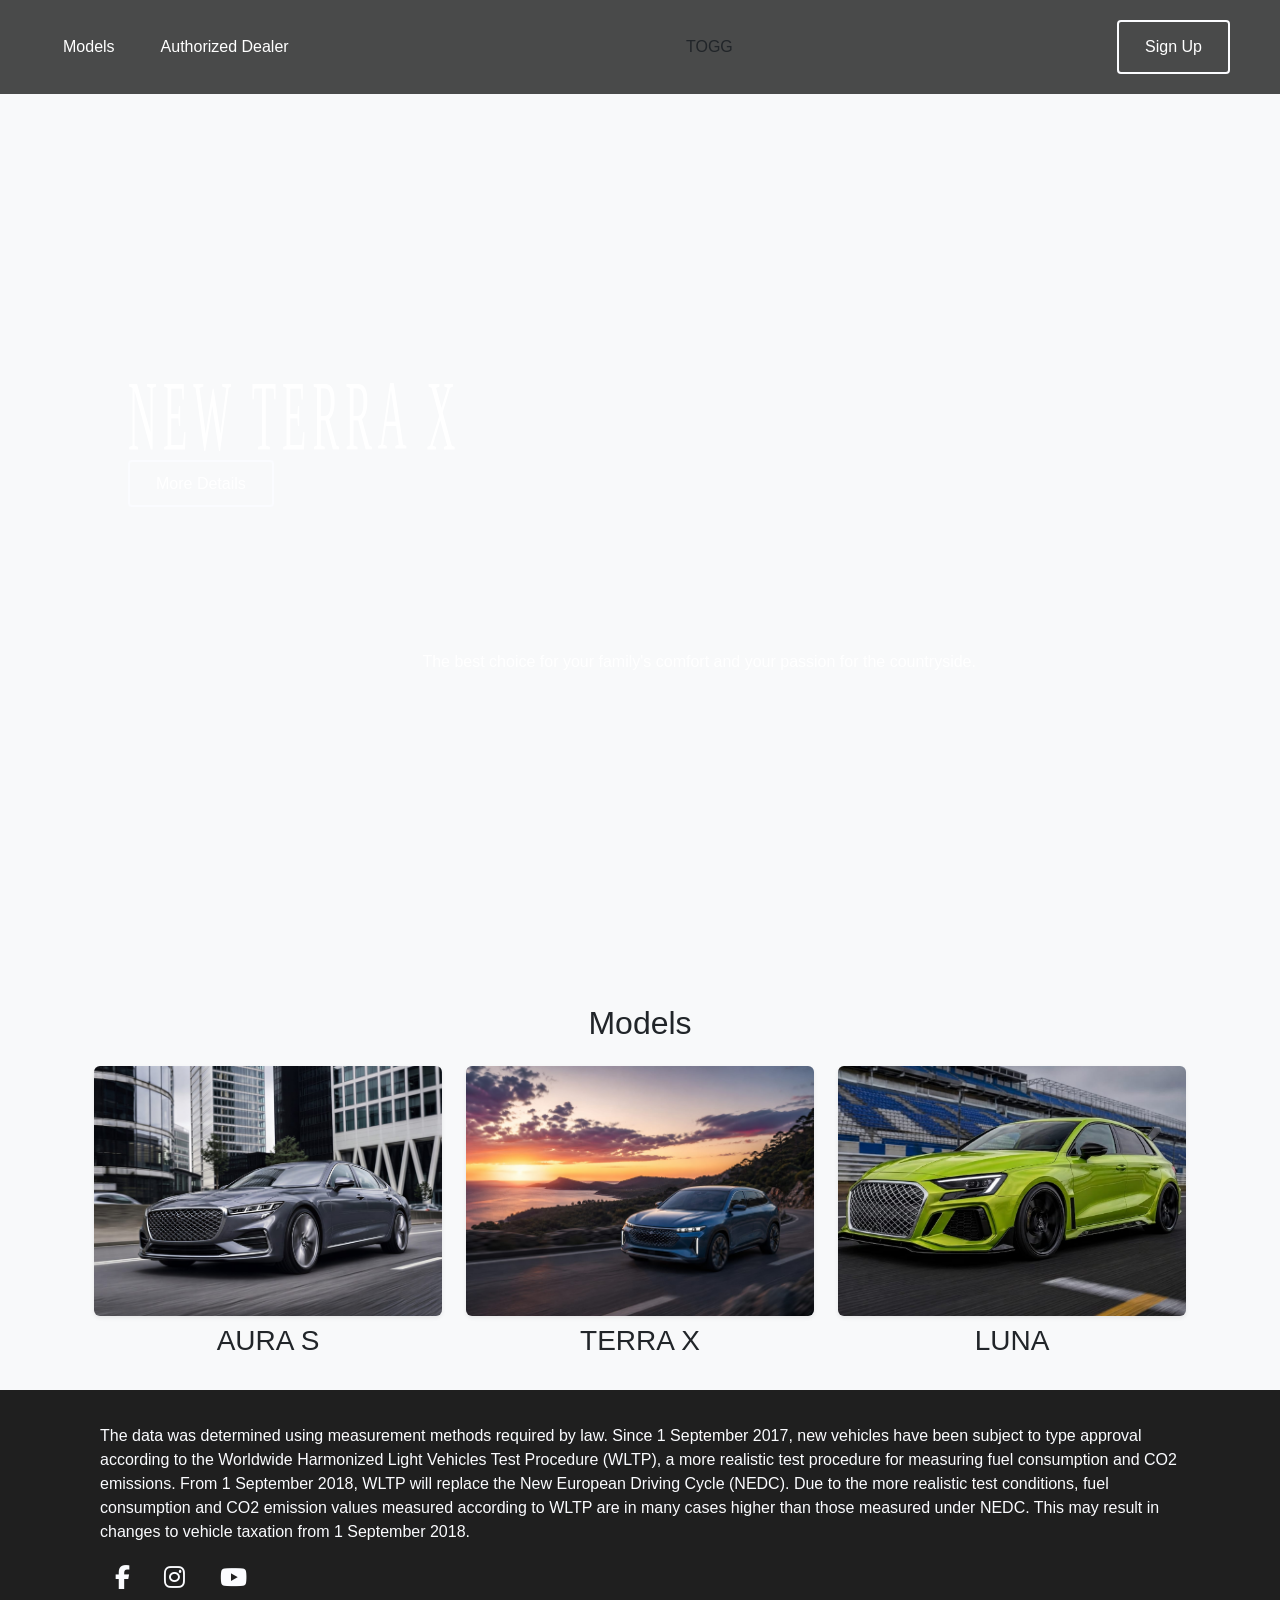
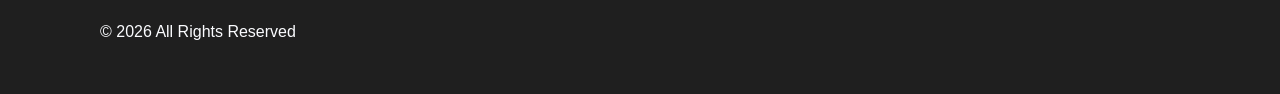
==== index.html @ f1c088f6 "Erdem Editledi" ====
<!DOCTYPE html>
<html>

<head>
    <meta charset="UTF-8">

    <link href="https://cdn.jsdelivr.net/npm/bootstrap@5.3.3/dist/css/bootstrap.min.css" rel="stylesheet">
    <link rel="stylesheet" href="https://cdnjs.cloudflare.com/ajax/libs/font-awesome/6.5.1/css/all.min.css">

    <link rel="stylesheet" href="style.css">
    <title>erdemin araba</title>

    <style>
        body {
            background-color: #F8F9FA;
        }
    </style>

</head>

<body>

    <div class="menu">
        <div class="side-menu">
            <a href="#models-area" class="btn btn-link text-white text-decoration-none"> Models </a>
            <a href="#" class="btn btn-link text-white text-decoration-none"> Authorized Dealer </a>
        </div>
        <div class="logo">TOGG</div>
        <div class="side-menu" id="user-area">
            <a href="sign_in.html" class="button"> Sign Up </a>
        </div>
    </div>
    <div id="successMessage" class="container text-center mt-2"></div>

    <header class="hero-section">
        <div class="content-box">
            <h1>New Terra X </h1>
            <br><br>
            <a class="button" href="car2.html">More Details</a>
        </div>
        <p class="info-box">The best choice for your family's comfort and your passion for the countryside.</p>

    </header>


    <div id="models-area" class="container mt-5">
        <br><br>
        <h2 class="text-center mb-4">Models</h2>

        <div class="container text-center">
            <div class="row">

                <div class="col-md-4">
                    <a href="car1.html">
                        <img src="auras.jpeg" alt="Car 1" class="img-fluid rounded shadow-sm araba-resim">
                    </a>
                    <div>
                        <h3 class="mt-2">AURA S</h3>
                    </div>
                </div>

                <div class="col-md-4">
                    <a href="car2.html">
                        <img src="terrax.jpeg" alt="Car 2" class="img-fluid rounded shadow-sm araba-resim">
                    </a>
                    <div>
                        <h3 class="mt-2">TERRA X</h3>
                    </div>
                </div>

                <div class="col-md-4">
                    <a href="car3.html">
                        <img src="luna.jpeg" alt="Car 3" class="img-fluid rounded shadow-sm araba-resim">
                    </a>
                    <div>
                        <h3 class="mt-2">LUNA</h3>
                    </div>
                </div>

            </div>
        </div>
    </div>



    <br>

    <div class="bottom-menu">
        <br>
        <p style="color: #fbfcff;">The data was determined using measurement methods required by law. Since 1
            September
            2017, new vehicles have been subject to type approval according to the Worldwide Harmonized Light
            Vehicles
            Test Procedure (WLTP), a more realistic test procedure for measuring fuel consumption and CO2 emissions.
            From 1 September 2018, WLTP will replace the New European Driving Cycle (NEDC). Due to the more
            realistic
            test conditions, fuel consumption and CO2 emission values ​​measured according to WLTP are in many cases
            higher than those measured under NEDC. This may result in changes to vehicle taxation from 1 September
            2018.
        </p>
        <div class="social-icons mb-4">
            <a href="https://facebook.com" class="social-link"><i class="fa-brands fa-facebook-f"></i></a>
            <a href="https://instagram.com" class="social-link"><i class="fa-brands fa-instagram"></i></a>
            <a href="https://youtube.com" class="social-link"><i class="fa-brands fa-youtube"></i></a>
        </div>
        <p style="color: #fbfcff;">© 2026 All Rights Reserved</p>
        <br>

    </div>

    <script>
        window.onload = function () {
            const kayitliIsim = localStorage.getItem("storedUserName");
            const userArea = document.getElementById("user-area");

            if (kayitliIsim && userArea) {
                // İsim ve Yanına Çıkış İkonu Ekleme
                userArea.innerHTML = `
            <div class="d-flex align-items-center">
                <span style="color: white; font-weight: bold; margin-right: 15px;">
                    Hoş geldin, ${kayitliIsim}
                </span>
                <a href="javascript:void(0)" onclick="cikisYap()" title="Çıkış Yap" style="color: white; font-size: 1.2rem;">
                    <i class="fa-solid fa-right-from-bracket"></i>
                </a>
            </div>
        `;
            }
        };

        // Çıkış Yapma Fonksiyonu
        function cikisYap() {
            // 1. Tarayıcı hafızasındaki ismi sil
            localStorage.removeItem("storedUserName");

            // 2. Sayfayı yenile (Böylece "Sign Up" butonu geri gelir)
            window.location.reload();
        };

    </script>
</body>

</html>
---- style.css ----
html {
    scroll-behavior: smooth;
}

body{
        font-family: Arial, Helvetica, sans-serif;
}
h1{
    font-family:Garamond, Georgia,serif;
    font-weight:500;
    text-transform: uppercase;
    letter-spacing: 6px;
    transform: scaleY(2.5);
    display: inline-block;
}


.hero-section {
    background-image: url('images.jpg'); 
    height: 100vh;
    background-size: cover; 
    background-position: center;
    background-repeat: no-repeat;
    display: flex;
    flex-direction: column;
    align-items: flex-start;
}

.content-box {
    padding-left: 10%; 
    padding-top: 30%;
    text-align: left;
    color:white;

}

.info-box {
    padding-left:33%;
    padding-top: 12%;
    text-align: left;
    color:white;

}

.button{
    padding: 13px 26px;
    gap: 8px;
    color: #fff !important;
    border: 2px solid #fbfcff;
    border-radius: 4px;
    font:400 1rem / calc(2.125ex + 6px) "Arial Narrow", Arial, sans-serif;
    background-color: rgba(0, 0, 0, 0);
    text-decoration: none;
}

.menu {
    position: absolute; 
    top: 0;
    left: 0;
    width: 100%;

    
    display: flex;
    justify-content: space-between;
    align-items: center;
    padding: 20px 50px;
    background-color: rgba(31, 31, 31, 0.8); 
}
.side-menu {
    display: flex;
    flex-direction: row;
    gap: 20px; 
}
.araba-resim {
    transition: transform 0.3s;
    cursor: pointer;
    width: 100%; 
    height: 250px; 
    object-fit: cover; 
}

.araba-resim:hover {
    transform: scale(1.05); 
    border: 2px solid #000000; 
}

.bottom-menu{
    position:relative; 
    bottom: 0;
    left: 0;
    width: 100%;

    justify-content: space-between;
    align-items: center;
    padding: 10px 100px;
    background-color: rgba(31, 31, 31); 
}
.social-link {
    color: #fbfcff; 
    font-size: 24px; 
    margin: 0 15px; 
    transition: 0.3s; 
    text-decoration: none;
}

.social-link:hover {
    color: #888; 
    transform: translateY(-3px); 
    display: inline-block;
}
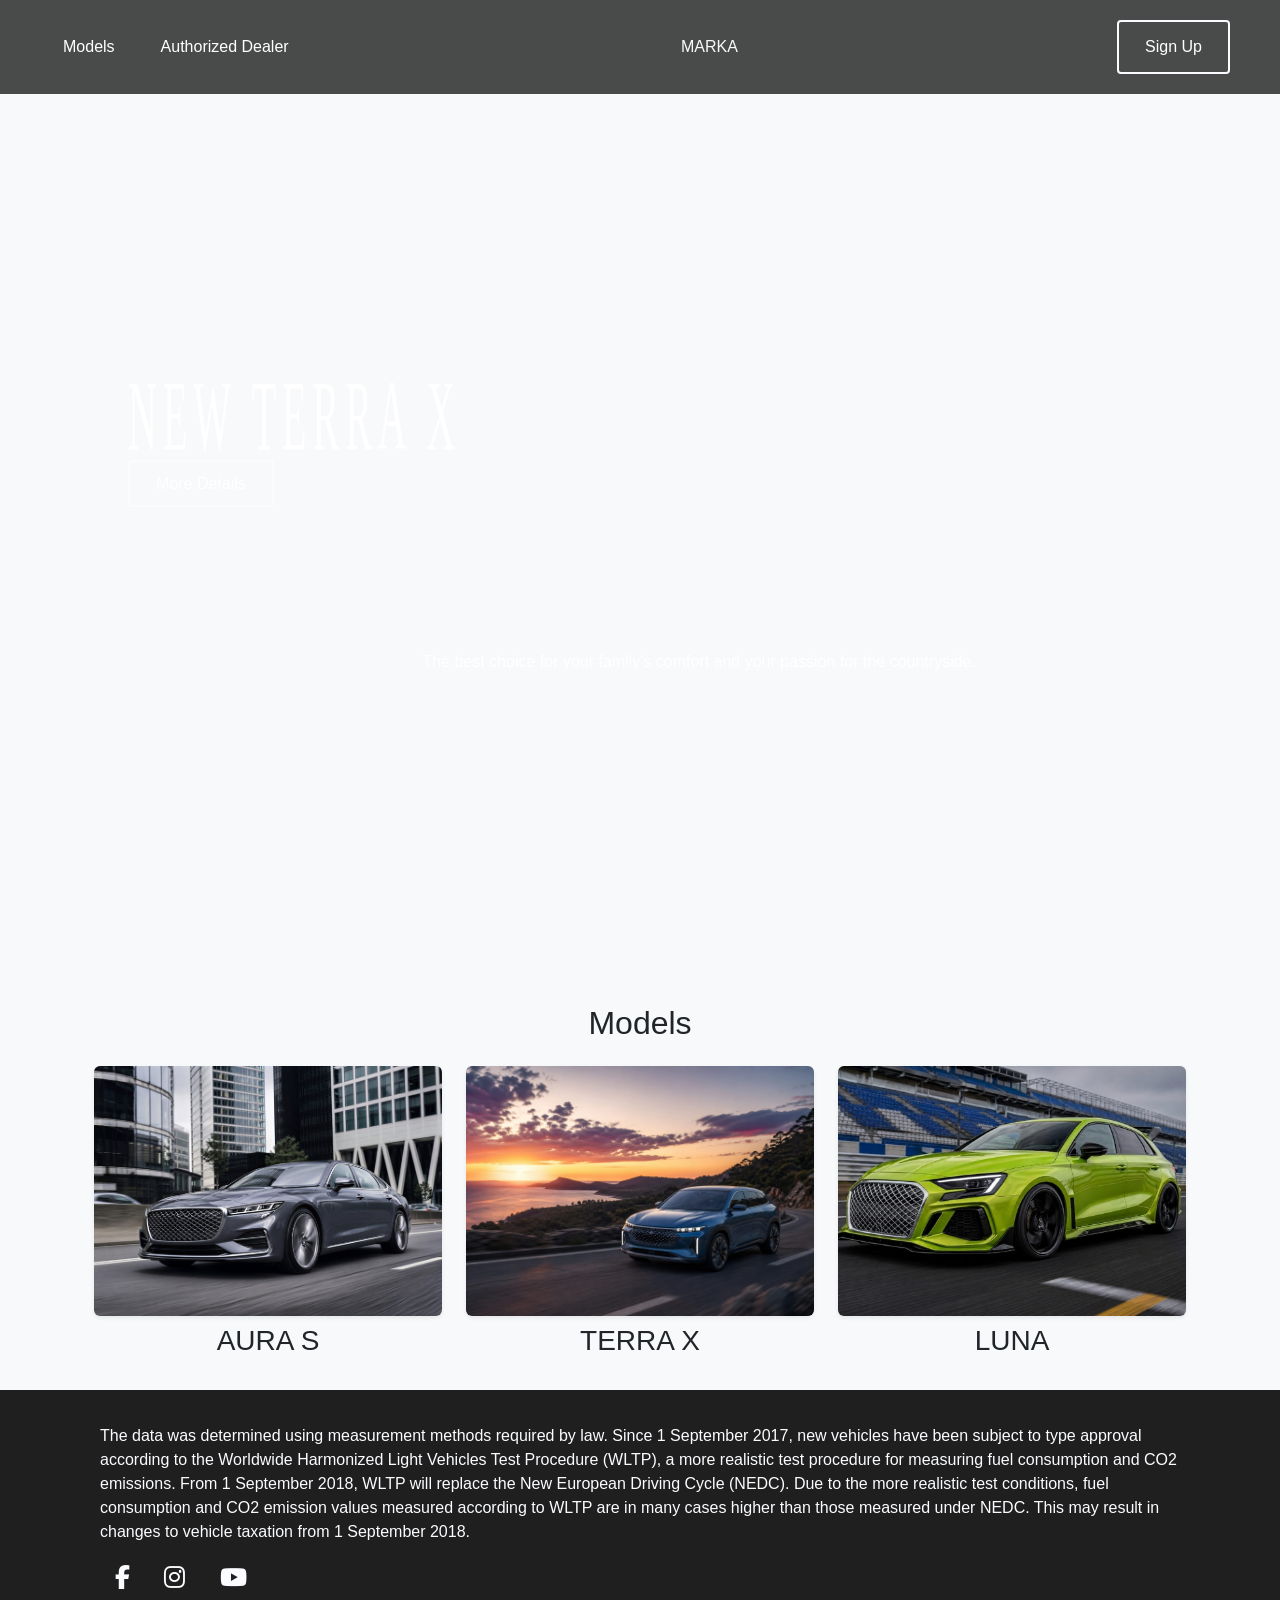
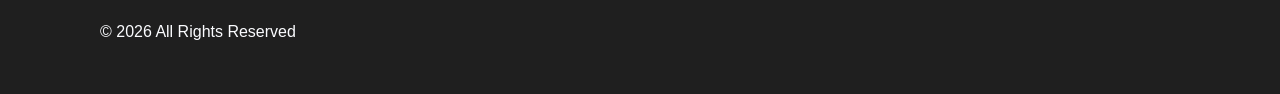
==== commit 579089a8: "last ver" ====
--- a/index.html
+++ b/index.html
@@ -8,7 +8,7 @@
     <link rel="stylesheet" href="https://cdnjs.cloudflare.com/ajax/libs/font-awesome/6.5.1/css/all.min.css">
 
     <link rel="stylesheet" href="style.css">
-    <title>erdemin araba</title>
+    <title>Car Brend</title>
 
     <style>
         body {
@@ -17,7 +17,7 @@
     </style>
 
 </head>
-
+<!--======================================================================================================================================-->
 <body>
 
     <div class="menu">
@@ -25,12 +25,13 @@
             <a href="#models-area" class="btn btn-link text-white text-decoration-none"> Models </a>
             <a href="#" class="btn btn-link text-white text-decoration-none"> Authorized Dealer </a>
         </div>
-        <div class="logo">TOGG</div>
+        <div style="color: #F8F9FA;">MARKA</div>
         <div class="side-menu" id="user-area">
             <a href="sign_in.html" class="button"> Sign Up </a>
         </div>
     </div>
     <div id="successMessage" class="container text-center mt-2"></div>
+<!--======================================================================================================================================-->
 
     <header class="hero-section">
         <div class="content-box">
@@ -42,7 +43,7 @@
 
     </header>
 
-
+<!--======================================================================================================================================-->
     <div id="models-area" class="container mt-5">
         <br><br>
         <h2 class="text-center mb-4">Models</h2>
@@ -81,7 +82,7 @@
         </div>
     </div>
 
-
+<!--======================================================================================================================================-->
 
     <br>
 
@@ -108,19 +109,21 @@
 
     </div>
 
+<!--======================================================================================================================================-->
+
     <script>
         window.onload = function () {
             const kayitliIsim = localStorage.getItem("storedUserName");
             const userArea = document.getElementById("user-area");
 
             if (kayitliIsim && userArea) {
-                // İsim ve Yanına Çıkış İkonu Ekleme
+                
                 userArea.innerHTML = `
             <div class="d-flex align-items-center">
                 <span style="color: white; font-weight: bold; margin-right: 15px;">
-                    Hoş geldin, ${kayitliIsim}
+                    Welcome, ${kayitliIsim}
                 </span>
-                <a href="javascript:void(0)" onclick="cikisYap()" title="Çıkış Yap" style="color: white; font-size: 1.2rem;">
+                <a href="javascript:void(0)" onclick="cikisYap()" title="Sign Out" style="color: white; font-size: 1.2rem;">
                     <i class="fa-solid fa-right-from-bracket"></i>
                 </a>
             </div>
@@ -128,12 +131,11 @@
             }
         };
 
-        // Çıkış Yapma Fonksiyonu
+        
         function cikisYap() {
-            // 1. Tarayıcı hafızasındaki ismi sil
+            
             localStorage.removeItem("storedUserName");
 
-            // 2. Sayfayı yenile (Böylece "Sign Up" butonu geri gelir)
             window.location.reload();
         };
 
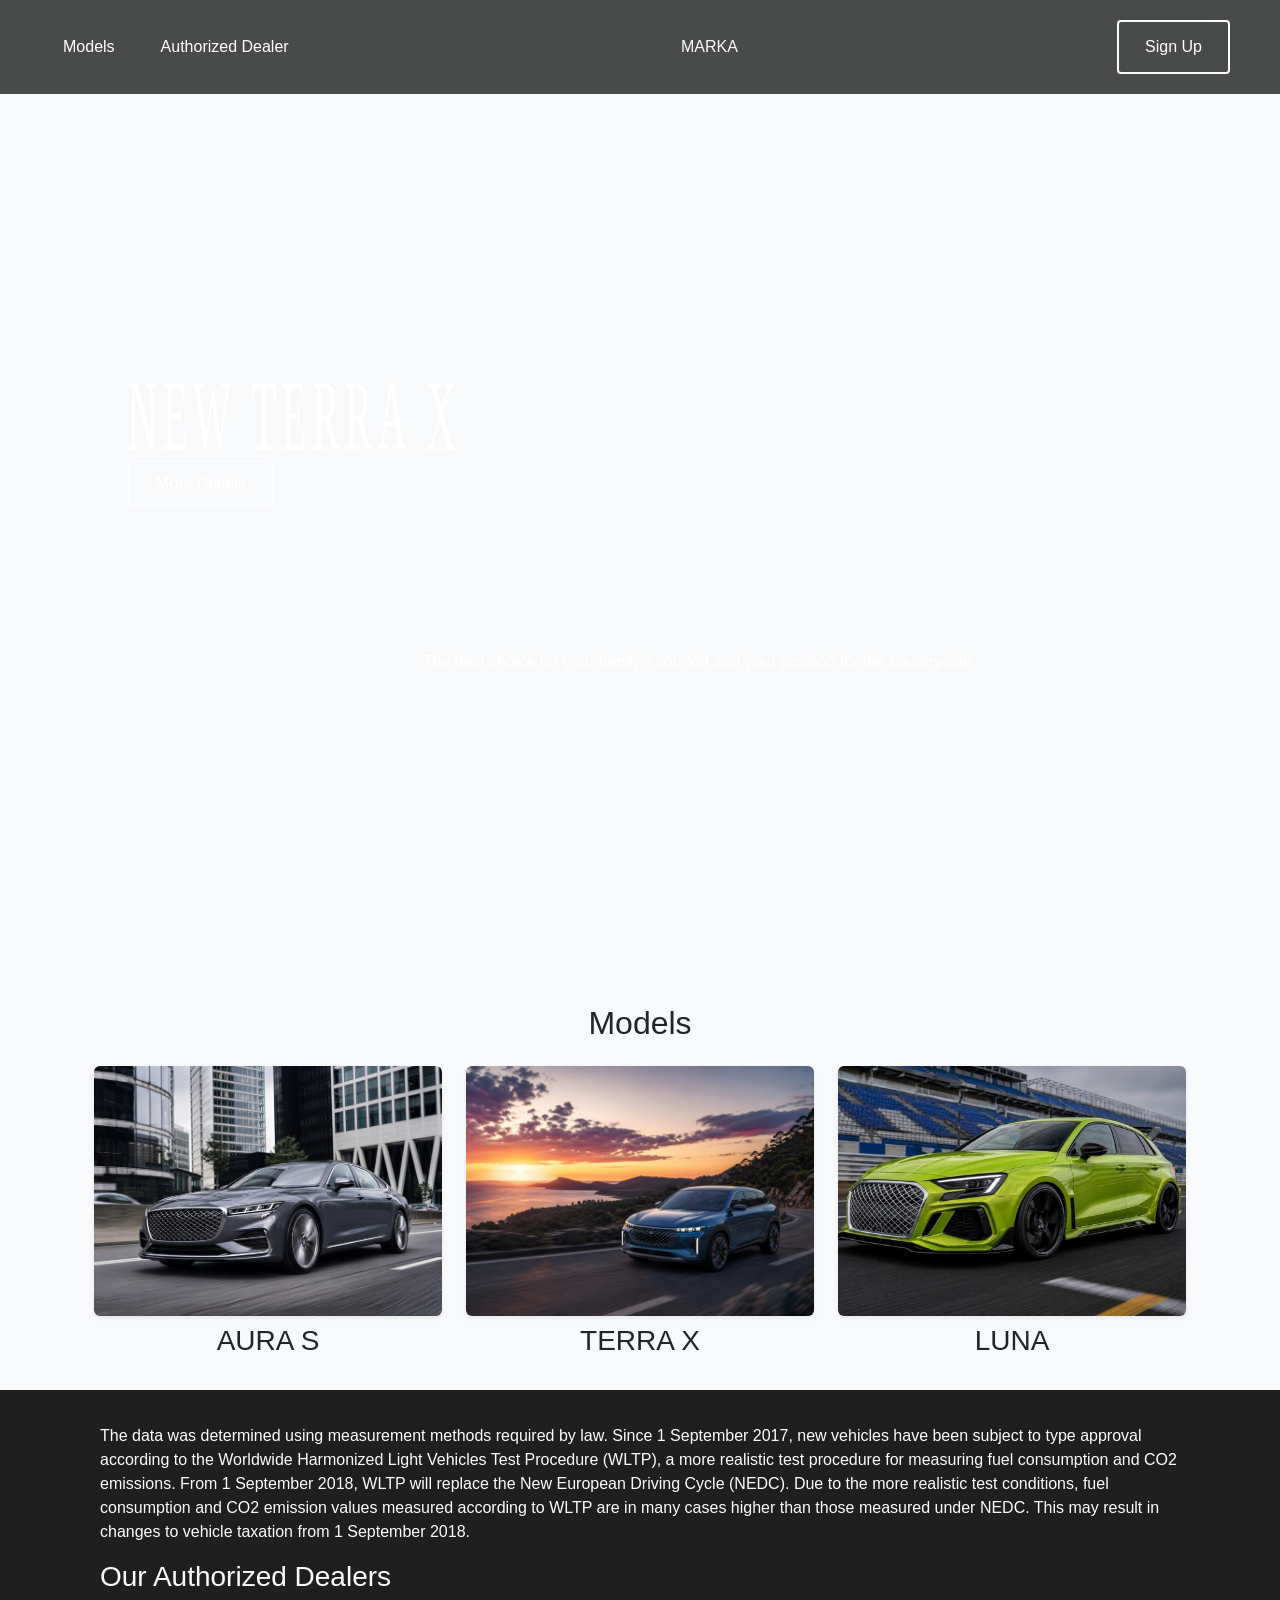
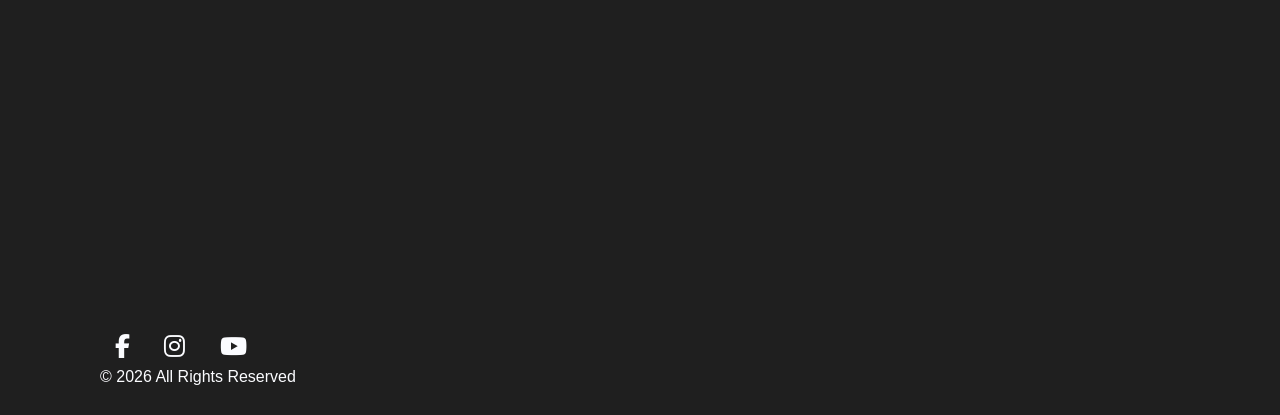
==== commit cf603ae3: "authorized dealers" ====
--- a/index.html
+++ b/index.html
@@ -23,7 +23,7 @@
     <div class="menu">
         <div class="side-menu">
             <a href="#models-area" class="btn btn-link text-white text-decoration-none"> Models </a>
-            <a href="#" class="btn btn-link text-white text-decoration-none"> Authorized Dealer </a>
+            <a href="#Authorized Dealers" class="btn btn-link text-white text-decoration-none"> Authorized Dealer </a>
         </div>
         <div style="color: #F8F9FA;">MARKA</div>
         <div class="side-menu" id="user-area">
@@ -99,13 +99,16 @@
             higher than those measured under NEDC. This may result in changes to vehicle taxation from 1 September
             2018.
         </p>
-        <div class="social-icons mb-4">
+        <h3 style="color:#fbfcff ;"> Our Authorized Dealers</h3>
+        <div class="map" id="Authorized Dealers">
+            <iframe src="https://www.google.com/maps/d/u/0/embed?mid=1XNYemNXRPpX1xDsGd1_efZrFE0M4T5k&ehbc=2E312F" width="800" height="300"></iframe>
+        </div>
             <a href="https://facebook.com" class="social-link"><i class="fa-brands fa-facebook-f"></i></a>
             <a href="https://instagram.com" class="social-link"><i class="fa-brands fa-instagram"></i></a>
             <a href="https://youtube.com" class="social-link"><i class="fa-brands fa-youtube"></i></a>
+            <p style="color: #fbfcff;">© 2026 All Rights Reserved</p>
         </div>
-        <p style="color: #fbfcff;">© 2026 All Rights Reserved</p>
-        <br>
+        
 
     </div>
 
--- a/style.css
+++ b/style.css
@@ -95,6 +95,10 @@
     padding: 10px 100px;
     background-color: rgba(31, 31, 31); 
 }
+
+.map{
+    margin-bottom: 20px;
+}
 .social-link {
     color: #fbfcff; 
     font-size: 24px; 
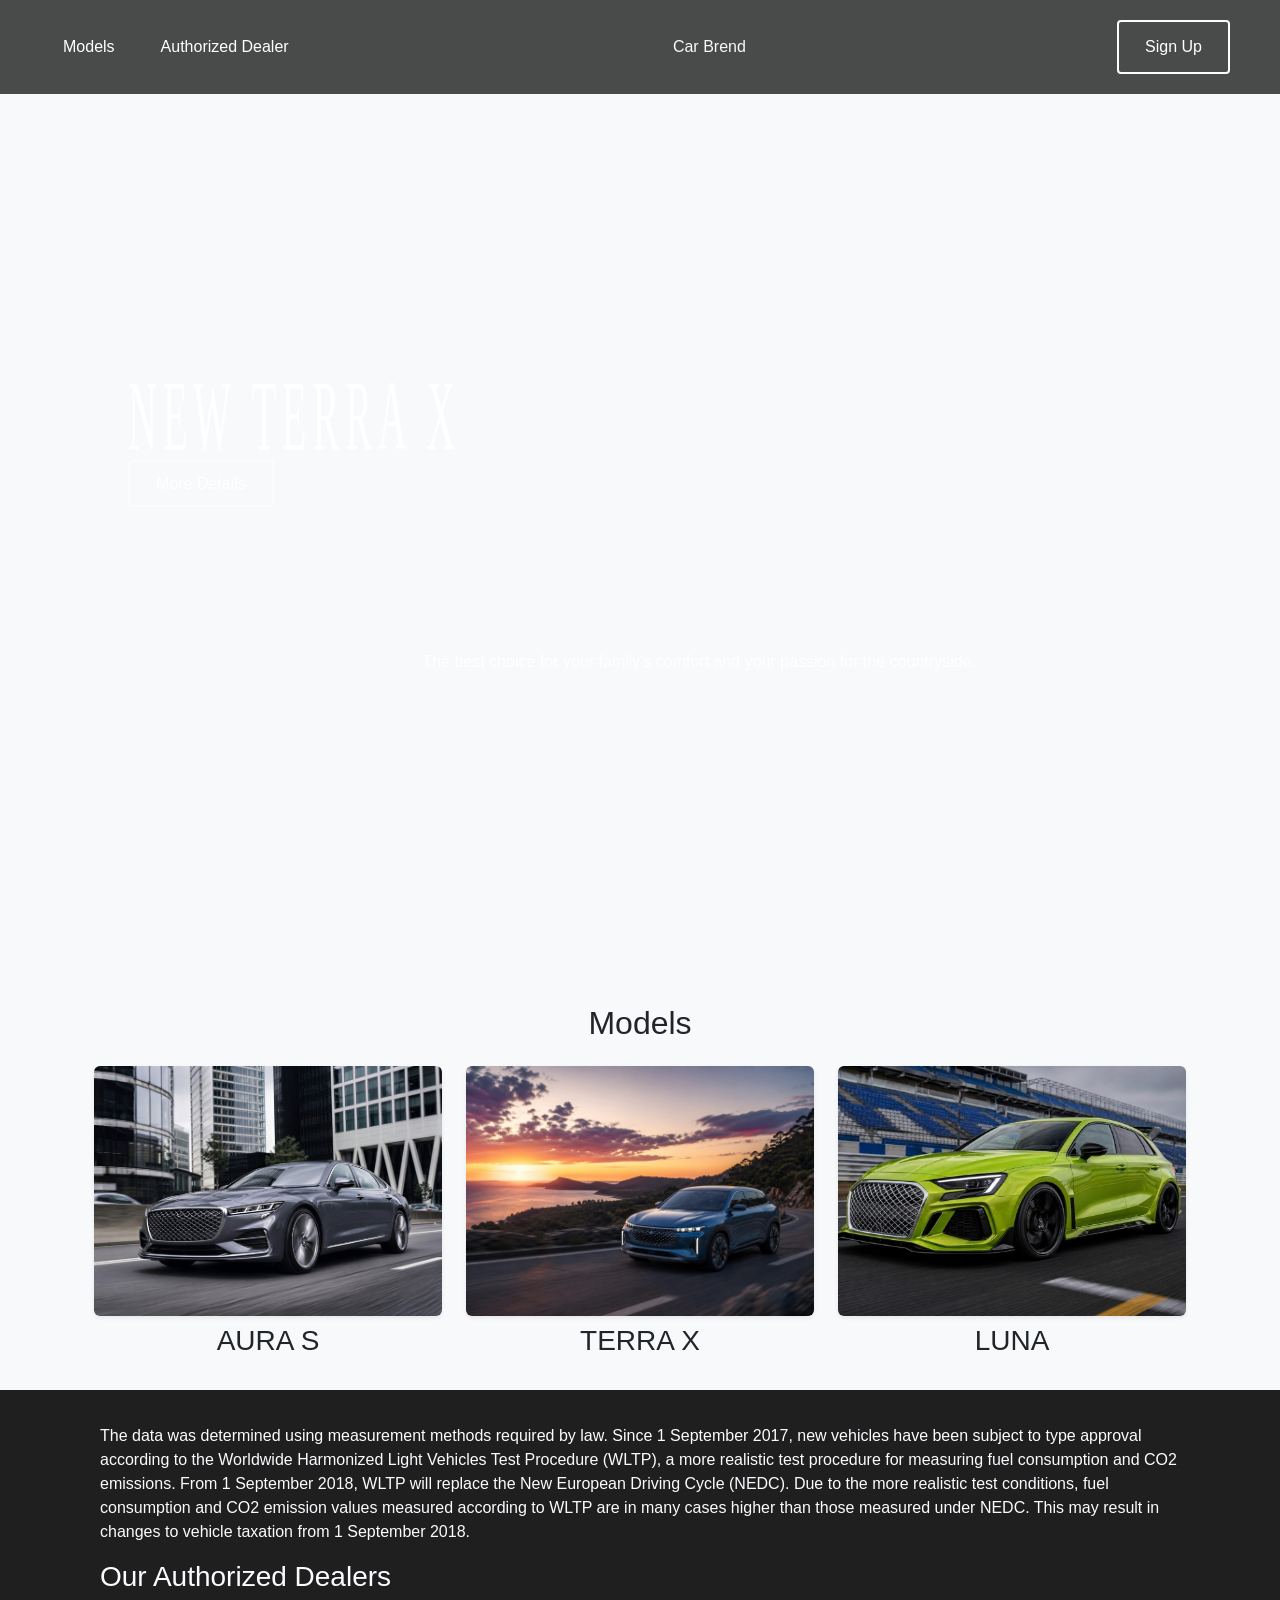
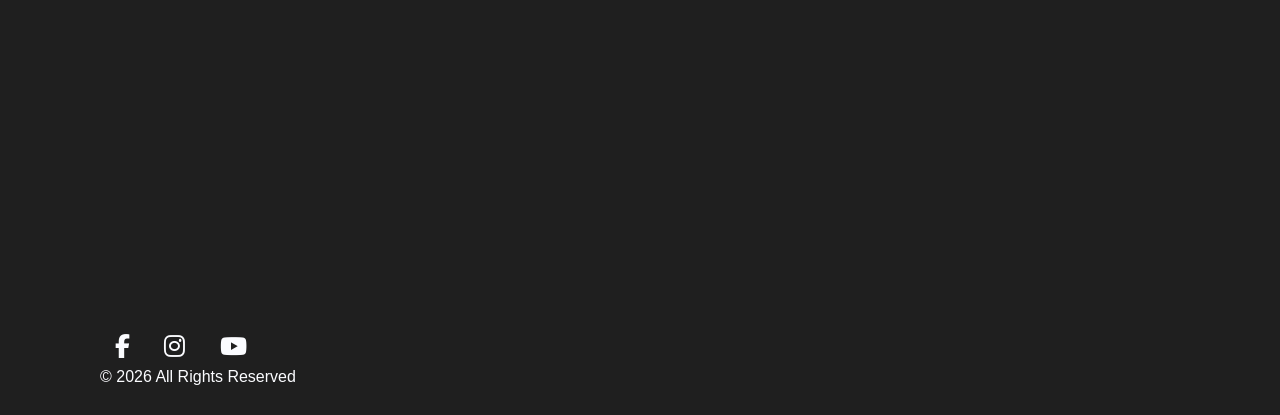
==== commit 7c5ef5d0: "bitti" ====
--- a/index.html
+++ b/index.html
@@ -25,7 +25,7 @@
             <a href="#models-area" class="btn btn-link text-white text-decoration-none"> Models </a>
             <a href="#Authorized Dealers" class="btn btn-link text-white text-decoration-none"> Authorized Dealer </a>
         </div>
-        <div style="color: #F8F9FA;">MARKA</div>
+        <div style="color: #F8F9FA;">Car Brend</div>
         <div class="side-menu" id="user-area">
             <a href="sign_in.html" class="button"> Sign Up </a>
         </div>
